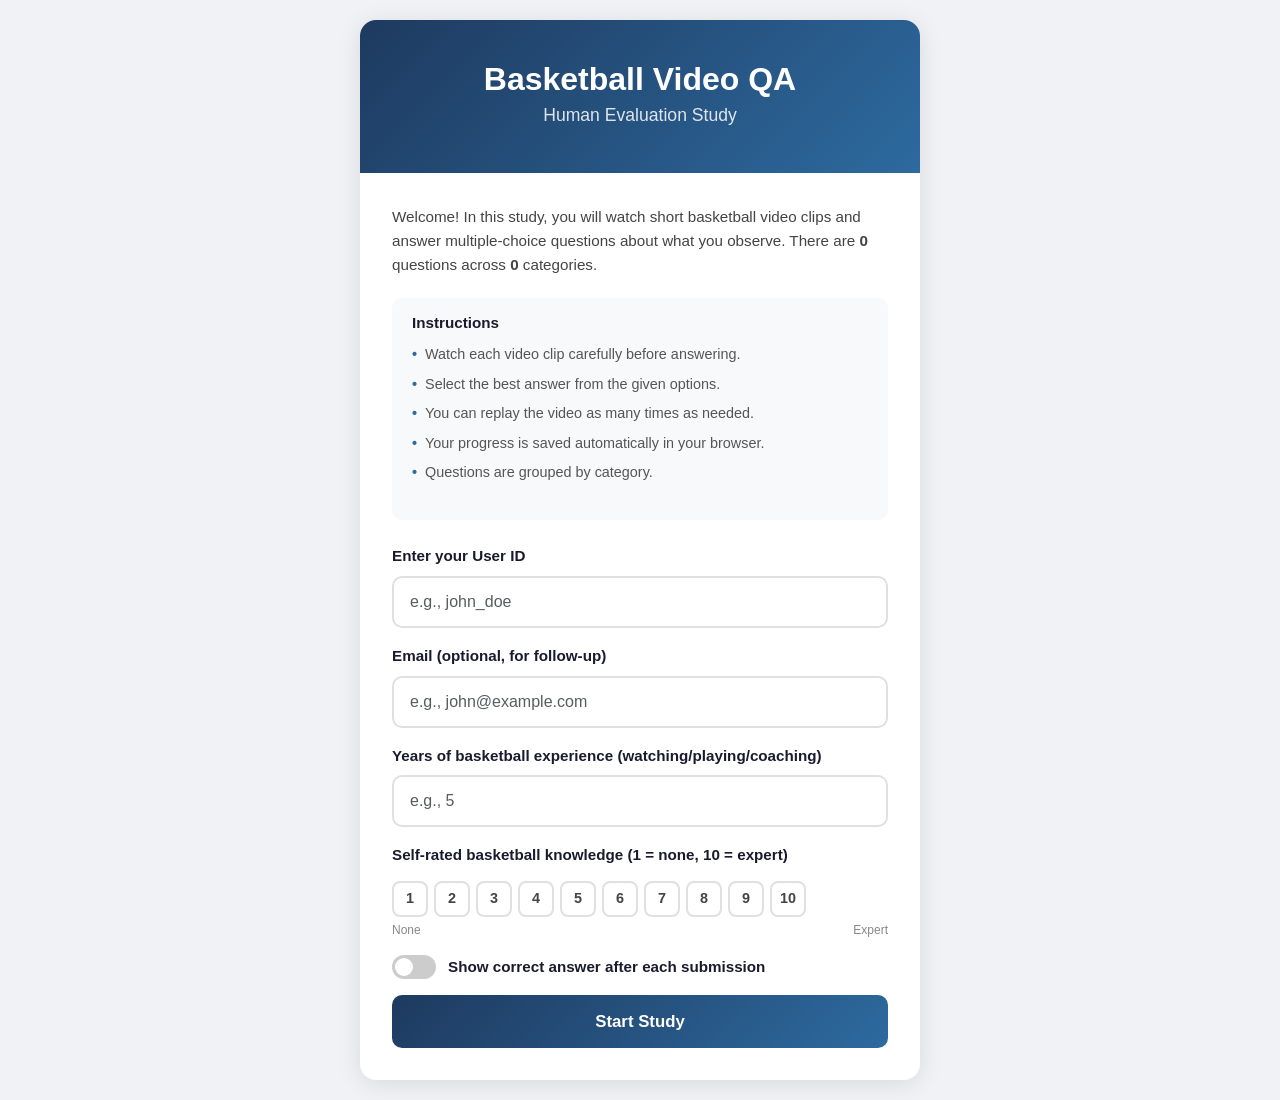
==== quiz.html @ 29af44cd "update" ====
<!DOCTYPE html>
<html lang="en">
<head>
    <meta charset="UTF-8">
    <meta name="viewport" content="width=device-width, initial-scale=1.0">
    <title>Basketball QA - Quiz</title>
    <link href="https://cdn.jsdelivr.net/npm/bootstrap@5.3.0/dist/css/bootstrap.min.css" rel="stylesheet">
    <link href="https://cdn.jsdelivr.net/npm/bootstrap-icons@1.10.0/font/bootstrap-icons.css" rel="stylesheet">
    <link rel="stylesheet" href="css/style.css">
</head>
<body>
    <!-- Top Navigation Bar -->
    <nav class="navbar">
        <div class="nav-left">
            <span class="nav-title">Basketball Video QA</span>
            <span class="nav-user">User: <strong id="navUserId"></strong></span>
        </div>
        <div class="nav-right">
            <span class="progress-text" id="progressText">0 / 0</span>
            <div class="progress-bar-container">
                <div class="progress-bar-fill" id="progressBar" style="width: 0%"></div>
            </div>
        </div>
    </nav>

    <!-- Main Content -->
    <div class="quiz-container">
        <!-- Category Header -->
        <div class="category-header" id="categoryHeader">
            <span class="category-label">Category:</span>
            <span class="category-name" id="categoryName"></span>
            <span class="category-progress" id="categoryProgress"></span>
        </div>

        <!-- Video Section -->
        <div class="video-section">
            <video id="videoPlayer" controls preload="auto" playsinline>
                Your browser does not support the video element.
            </video>
            <div class="video-loading" id="videoLoading">
                <div class="spinner-border text-light" role="status"></div>
                <p>Loading video...</p>
            </div>
            <div class="video-error" id="videoError" style="display: none;">
                <i class="bi bi-exclamation-triangle"></i>
                <p>Video could not be loaded.</p>
            </div>
        </div>

        <!-- Question Section -->
        <div class="question-section">
            <div class="question-number" id="questionNumber">Question 1</div>
            <p class="question-text" id="questionText"></p>

            <div class="options-container" id="optionsContainer">
                <!-- Options rendered by JS -->
            </div>

            <!-- Confidence Level -->
            <div class="confidence-container" id="confidenceContainer">
                <span class="confidence-label">Confidence:</span>
                <button class="confidence-btn active" data-confidence="sure">Sure</button>
                <button class="confidence-btn" data-confidence="fairly_confident">Fairly confident</button>
                <button class="confidence-btn" data-confidence="guess">Guess</button>
            </div>

            <!-- Feedback -->
            <div class="feedback" id="feedback" style="display: none;">
                <div class="feedback-icon" id="feedbackIcon"></div>
                <div class="feedback-text" id="feedbackText"></div>
            </div>
        </div>

        <!-- Navigation -->
        <div class="nav-buttons">
            <button class="btn btn-outline-secondary" id="prevBtn" disabled>
                <i class="bi bi-chevron-left"></i> Previous
            </button>
            <button class="btn btn-primary" id="submitBtn" disabled>
                Submit Answer
            </button>
            <button class="btn btn-primary" id="nextBtn" style="display: none;">
                Next <i class="bi bi-chevron-right"></i>
            </button>
            <button class="btn btn-success" id="finishBtn" style="display: none;">
                Submit Study <i class="bi bi-check-circle"></i>
            </button>
        </div>
    </div>

    <!-- Completion Modal -->
    <div class="modal-overlay" id="completionModal" style="display: none;">
        <div class="modal-card">
            <h2>Study Complete!</h2>
            <div class="completion-stats">
                <div class="stat">
                    <span class="stat-value" id="finalAnswered">0</span>
                    <span class="stat-label">Answered</span>
                </div>
                <div class="stat">
                    <span class="stat-value" id="finalCorrect">0</span>
                    <span class="stat-label">Correct</span>
                </div>
                <div class="stat">
                    <span class="stat-value" id="finalAccuracy">0%</span>
                    <span class="stat-label">Accuracy</span>
                </div>
            </div>
            <div id="submitStatus">
                <div class="spinner-border spinner-border-sm text-primary" role="status"></div>
                <span>Submitting your responses...</span>
            </div>
            <div id="submitSuccess" style="display: none;">
                <p class="text-success">Your responses have been submitted successfully!</p>
            </div>
            <div id="submitError" style="display: none;">
                <p class="text-danger">Submission failed. Please download your results instead.</p>
                <button class="btn btn-outline-primary btn-sm" id="downloadBtn">Download Results JSON</button>
            </div>
            <p class="text-muted mt-3">Thank you for participating!</p>
        </div>
    </div>

    <!-- Submitting overlay -->
    <div class="modal-overlay" id="submittingOverlay" style="display: none;">
        <div class="modal-card text-center">
            <div class="spinner-border text-primary mb-3" role="status"></div>
            <p>Submitting your responses...</p>
        </div>
    </div>

    <script src="data/questions.js"></script>
    <script src="js/video_mapping.js"></script>
    <script src="js/quiz.js"></script>
</body>
</html>
---- css/style.css ----
/* === Base === */
* {
    margin: 0;
    padding: 0;
    box-sizing: border-box;
}

body {
    font-family: -apple-system, BlinkMacSystemFont, 'Segoe UI', Roboto, sans-serif;
    background: #f0f2f5;
    color: #1a1a2e;
    min-height: 100vh;
}

/* === Landing Page === */
.landing-container {
    display: flex;
    justify-content: center;
    align-items: center;
    min-height: 100vh;
    padding: 20px;
}

.landing-card {
    background: #fff;
    border-radius: 16px;
    box-shadow: 0 4px 24px rgba(0, 0, 0, 0.1);
    max-width: 560px;
    width: 100%;
    overflow: hidden;
}

.landing-header {
    background: linear-gradient(135deg, #1e3a5f, #2d6a9f);
    color: #fff;
    padding: 40px 32px 28px;
    text-align: center;
}

.landing-header h1 {
    font-size: 2rem;
    font-weight: 700;
    margin-bottom: 4px;
}

.landing-header .subtitle {
    font-size: 1.1rem;
    opacity: 0.85;
}

.landing-body {
    padding: 32px;
}

.landing-body .description {
    font-size: 0.95rem;
    line-height: 1.6;
    color: #444;
    margin-bottom: 20px;
}

.instructions {
    background: #f8f9fa;
    border-radius: 10px;
    padding: 16px 20px;
    margin-bottom: 24px;
}

.instructions h5 {
    font-size: 0.95rem;
    font-weight: 600;
    margin-bottom: 8px;
}

.instructions ul {
    list-style: none;
    padding: 0;
}

.instructions li {
    padding: 4px 0;
    font-size: 0.9rem;
    color: #555;
}

.instructions li::before {
    content: "\2022";
    color: #2d6a9f;
    font-weight: bold;
    margin-right: 8px;
}

/* === Rating Scale === */
.rating-scale {
    display: flex;
    gap: 6px;
    margin-top: 6px;
}

.rating-btn {
    width: 36px;
    height: 36px;
    border: 2px solid #e0e0e0;
    border-radius: 8px;
    background: #fff;
    cursor: pointer;
    font-size: 0.9rem;
    font-weight: 600;
    color: #444;
    transition: all 0.2s;
    display: flex;
    align-items: center;
    justify-content: center;
}

.rating-btn:hover {
    border-color: #2d6a9f;
    background: #f0f6ff;
}

.rating-btn.active {
    border-color: #2d6a9f;
    background: #2d6a9f;
    color: #fff;
}

.rating-labels {
    display: flex;
    justify-content: space-between;
    margin-top: 4px;
    font-size: 0.75rem;
    color: #888;
}

/* === Confidence Rating === */
.confidence-container {
    display: flex;
    align-items: center;
    gap: 6px;
    margin-top: 20px;
    padding: 12px 16px;
    background: #f8f9fa;
    border-radius: 10px;
}

.confidence-label {
    font-size: 0.85rem;
    font-weight: 600;
    color: #555;
    margin-right: 8px;
    white-space: nowrap;
}

.confidence-btn {
    padding: 6px 14px;
    border: 2px solid #e0e0e0;
    border-radius: 8px;
    background: #fff;
    cursor: pointer;
    font-size: 0.85rem;
    font-weight: 500;
    transition: all 0.2s;
}

.confidence-btn:hover {
    border-color: #2d6a9f;
    background: #f0f6ff;
}

.confidence-btn.active {
    border-color: #2d6a9f;
    background: #e8f0fe;
    color: #1e3a5f;
    font-weight: 600;
}

.confidence-btn.disabled {
    pointer-events: none;
    opacity: 0.7;
}

/* === Toggle Switch === */
.toggle-option {
    display: flex;
    align-items: center;
    gap: 12px;
}

.toggle-switch {
    position: relative;
    display: inline-block;
    width: 44px;
    height: 24px;
    flex-shrink: 0;
}

.toggle-switch input {
    opacity: 0;
    width: 0;
    height: 0;
}

.toggle-slider {
    position: absolute;
    cursor: pointer;
    inset: 0;
    background: #ccc;
    border-radius: 24px;
    transition: 0.2s;
}

.toggle-slider::before {
    content: "";
    position: absolute;
    height: 18px;
    width: 18px;
    left: 3px;
    bottom: 3px;
    background: #fff;
    border-radius: 50%;
    transition: 0.2s;
}

.toggle-switch input:checked + .toggle-slider {
    background: #2d6a9f;
}

.toggle-switch input:checked + .toggle-slider::before {
    transform: translateX(20px);
}

.toggle-text .form-label {
    margin-bottom: 0;
}

.start-form .form-label {
    font-weight: 600;
    font-size: 0.95rem;
}

.start-form .form-control {
    border-radius: 10px;
    padding: 12px 16px;
    font-size: 1rem;
    border: 2px solid #e0e0e0;
    transition: border-color 0.2s;
}

.start-form .form-control:focus {
    border-color: #2d6a9f;
    box-shadow: 0 0 0 3px rgba(45, 106, 159, 0.15);
}

.start-form .btn-primary {
    background: linear-gradient(135deg, #1e3a5f, #2d6a9f);
    border: none;
    border-radius: 10px;
    padding: 14px;
    font-size: 1.05rem;
    font-weight: 600;
    transition: transform 0.15s, box-shadow 0.15s;
}

.start-form .btn-primary:hover {
    transform: translateY(-1px);
    box-shadow: 0 4px 12px rgba(30, 58, 95, 0.3);
}

/* === Resume Banner === */
.resume-banner {
    background: #e8f0fe;
    border: 1px solid #c4d8f0;
    border-radius: 10px;
    padding: 14px 18px;
    margin-bottom: 20px;
    text-align: center;
}

.resume-banner p {
    margin-bottom: 10px;
    font-weight: 500;
    color: #1e3a5f;
}

.resume-actions {
    display: flex;
    justify-content: center;
    gap: 10px;
}

/* === Navbar === */
.navbar {
    display: flex;
    justify-content: space-between;
    align-items: center;
    background: #fff;
    padding: 12px 24px;
    box-shadow: 0 2px 8px rgba(0, 0, 0, 0.06);
    position: sticky;
    top: 0;
    z-index: 100;
}

.nav-left {
    display: flex;
    align-items: center;
    gap: 20px;
}

.nav-title {
    font-size: 1.1rem;
    font-weight: 700;
    color: #1e3a5f;
}

.nav-user {
    font-size: 0.85rem;
    color: #666;
}

.nav-right {
    display: flex;
    align-items: center;
    gap: 12px;
}

.progress-text {
    font-size: 0.85rem;
    font-weight: 600;
    color: #444;
    white-space: nowrap;
}

.progress-bar-container {
    width: 200px;
    height: 8px;
    background: #e9ecef;
    border-radius: 4px;
    overflow: hidden;
}

.progress-bar-fill {
    height: 100%;
    background: linear-gradient(90deg, #2d6a9f, #4CAF50);
    border-radius: 4px;
    transition: width 0.3s ease;
}

/* === Quiz Container === */
.quiz-container {
    max-width: 900px;
    margin: 24px auto;
    padding: 0 20px;
}

/* === Category Header === */
.category-header {
    background: linear-gradient(135deg, #1e3a5f, #2d6a9f);
    color: #fff;
    padding: 14px 24px;
    border-radius: 12px;
    margin-bottom: 20px;
    display: flex;
    align-items: center;
    gap: 8px;
    flex-wrap: wrap;
}

.category-label {
    font-size: 0.85rem;
    opacity: 0.8;
}

.category-name {
    font-weight: 700;
    font-size: 1.05rem;
}

.category-progress {
    margin-left: auto;
    font-size: 0.85rem;
    opacity: 0.85;
}

/* === Video Section === */
.video-section {
    background: #000;
    border-radius: 12px;
    overflow: hidden;
    margin-bottom: 20px;
    position: relative;
    min-height: 200px;
}

.video-section video {
    width: 100%;
    max-height: 500px;
    display: none;
}

.video-loading {
    display: flex;
    flex-direction: column;
    align-items: center;
    justify-content: center;
    padding: 60px 20px;
    color: #ccc;
    gap: 12px;
}

.video-error {
    padding: 60px 20px;
    text-align: center;
    color: #999;
}

.video-error i {
    font-size: 2.5rem;
    margin-bottom: 12px;
    display: block;
}

/* === Question Section === */
.question-section {
    background: #fff;
    border-radius: 12px;
    padding: 28px;
    box-shadow: 0 2px 12px rgba(0, 0, 0, 0.06);
    margin-bottom: 20px;
}

.question-number {
    font-size: 0.8rem;
    font-weight: 600;
    color: #888;
    text-transform: uppercase;
    letter-spacing: 0.5px;
    margin-bottom: 10px;
}

.question-text {
    font-size: 1.1rem;
    font-weight: 500;
    line-height: 1.5;
    color: #1a1a2e;
    margin-bottom: 24px;
}

/* === Options === */
.options-container {
    display: flex;
    flex-direction: column;
    gap: 10px;
}

.option-btn {
    display: flex;
    align-items: center;
    padding: 14px 18px;
    border: 2px solid #e0e0e0;
    border-radius: 10px;
    background: #fff;
    cursor: pointer;
    transition: all 0.2s;
    text-align: left;
    font-size: 1rem;
    width: 100%;
}

.option-btn:hover {
    border-color: #2d6a9f;
    background: #f0f6ff;
}

.option-btn.selected {
    border-color: #2d6a9f;
    background: #e8f0fe;
}

.option-btn.correct {
    border-color: #4CAF50;
    background: #e8f5e9;
}

.option-btn.incorrect {
    border-color: #f44336;
    background: #ffebee;
}

.option-btn.disabled {
    pointer-events: none;
    opacity: 0.85;
}

.option-letter {
    display: inline-flex;
    align-items: center;
    justify-content: center;
    width: 32px;
    height: 32px;
    border-radius: 50%;
    background: #f0f2f5;
    font-weight: 700;
    font-size: 0.9rem;
    color: #444;
    margin-right: 14px;
    flex-shrink: 0;
    transition: all 0.2s;
}

.option-btn.selected .option-letter {
    background: #2d6a9f;
    color: #fff;
}

.option-btn.correct .option-letter {
    background: #4CAF50;
    color: #fff;
}

.option-btn.incorrect .option-letter {
    background: #f44336;
    color: #fff;
}

.option-text {
    flex: 1;
}

/* === Feedback === */
.feedback {
    margin-top: 20px;
    padding: 14px 18px;
    border-radius: 10px;
    display: flex;
    align-items: center;
    gap: 12px;
    font-weight: 500;
}

.feedback.correct {
    background: #e8f5e9;
    color: #2e7d32;
    border: 1px solid #c8e6c9;
}

.feedback.incorrect {
    background: #ffebee;
    color: #c62828;
    border: 1px solid #ffcdd2;
}

.feedback-icon {
    font-size: 1.3rem;
}

/* === Navigation Buttons === */
.nav-buttons {
    display: flex;
    justify-content: space-between;
    align-items: center;
    gap: 12px;
    padding-bottom: 40px;
}

.nav-buttons .btn {
    border-radius: 10px;
    padding: 12px 24px;
    font-weight: 600;
    font-size: 0.95rem;
    transition: all 0.2s;
}

.nav-buttons .btn-primary {
    background: #2d6a9f;
    border-color: #2d6a9f;
}

.nav-buttons .btn-primary:hover {
    background: #1e3a5f;
    border-color: #1e3a5f;
}

.nav-buttons .btn-success {
    background: #4CAF50;
    border-color: #4CAF50;
}

.nav-buttons .btn-outline-secondary {
    border-width: 2px;
}

/* === Completion Modal === */
.modal-overlay {
    position: fixed;
    inset: 0;
    background: rgba(0, 0, 0, 0.6);
    display: flex;
    justify-content: center;
    align-items: center;
    z-index: 1000;
}

.modal-card {
    background: #fff;
    border-radius: 16px;
    padding: 40px;
    max-width: 480px;
    width: 90%;
    text-align: center;
    box-shadow: 0 8px 32px rgba(0, 0, 0, 0.2);
}

.modal-card h2 {
    font-size: 1.8rem;
    margin-bottom: 24px;
    color: #1e3a5f;
}

.completion-stats {
    display: flex;
    justify-content: center;
    gap: 32px;
    margin-bottom: 24px;
}

.stat {
    display: flex;
    flex-direction: column;
    align-items: center;
}

.stat-value {
    font-size: 2rem;
    font-weight: 700;
    color: #2d6a9f;
}

.stat-label {
    font-size: 0.85rem;
    color: #888;
    margin-top: 4px;
}

/* === Responsive === */
@media (max-width: 768px) {
    .navbar {
        flex-direction: column;
        gap: 10px;
        padding: 12px 16px;
    }

    .progress-bar-container {
        width: 140px;
    }

    .quiz-container {
        padding: 0 12px;
    }

    .category-header {
        flex-direction: column;
        text-align: center;
        gap: 4px;
    }

    .category-progress {
        margin-left: 0;
    }

    .video-section video {
        max-height: 300px;
    }

    .completion-stats {
        gap: 20px;
    }
}
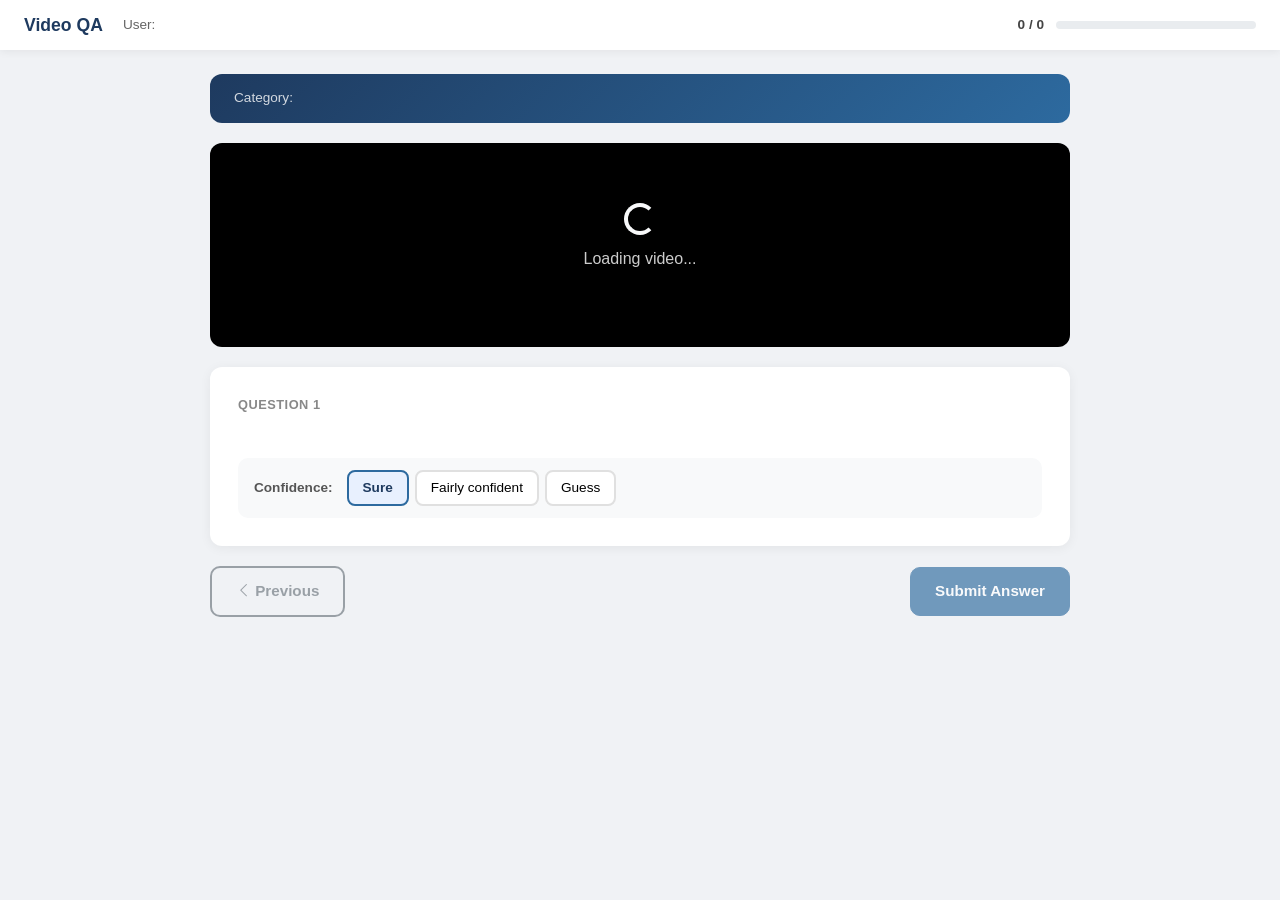
==== commit c5822476: "Mute video audio" ====
--- a/quiz.html
+++ b/quiz.html
@@ -3,7 +3,7 @@
 <head>
     <meta charset="UTF-8">
     <meta name="viewport" content="width=device-width, initial-scale=1.0">
-    <title>Basketball QA - Quiz</title>
+    <title>Sports QA - Quiz</title>
     <link href="https://cdn.jsdelivr.net/npm/bootstrap@5.3.0/dist/css/bootstrap.min.css" rel="stylesheet">
     <link href="https://cdn.jsdelivr.net/npm/bootstrap-icons@1.10.0/font/bootstrap-icons.css" rel="stylesheet">
     <link rel="stylesheet" href="css/style.css">
@@ -12,7 +12,7 @@
     <!-- Top Navigation Bar -->
     <nav class="navbar">
         <div class="nav-left">
-            <span class="nav-title">Basketball Video QA</span>
+            <span class="nav-title" id="navTitle">Video QA</span>
             <span class="nav-user">User: <strong id="navUserId"></strong></span>
         </div>
         <div class="nav-right">
@@ -34,7 +34,7 @@
 
         <!-- Video Section -->
         <div class="video-section">
-            <video id="videoPlayer" controls preload="auto" playsinline>
+            <video id="videoPlayer" controls muted preload="auto" playsinline>
                 Your browser does not support the video element.
             </video>
             <div class="video-loading" id="videoLoading">
@@ -129,8 +129,32 @@
         </div>
     </div>
 
-    <script src="data/questions.js"></script>
-    <script src="js/video_mapping.js"></script>
-    <script src="js/quiz.js"></script>
+    <script>
+        // Determine sport and load correct data files, then init quiz
+        (function() {
+            var params = new URLSearchParams(window.location.search);
+            var sport = params.get('sport') || 'basketball';
+            window.CURRENT_SPORT = sport;
+
+            var qFiles = { hockey: 'data/hockey_questions.js', soccer: 'data/soccer_questions.js' };
+            var vmFiles = { hockey: 'js/hockey_video_mapping.js', soccer: 'js/soccer_video_mapping.js' };
+            var qFile = qFiles[sport] || 'data/questions.js';
+            var vmFile = vmFiles[sport] || 'js/video_mapping.js';
+
+            var s1 = document.createElement('script');
+            s1.src = qFile;
+            s1.onload = function() {
+                var s2 = document.createElement('script');
+                s2.src = vmFile;
+                s2.onload = function() {
+                    var s3 = document.createElement('script');
+                    s3.src = 'js/quiz.js';
+                    document.body.appendChild(s3);
+                };
+                document.body.appendChild(s2);
+            };
+            document.body.appendChild(s1);
+        })();
+    </script>
 </body>
 </html>
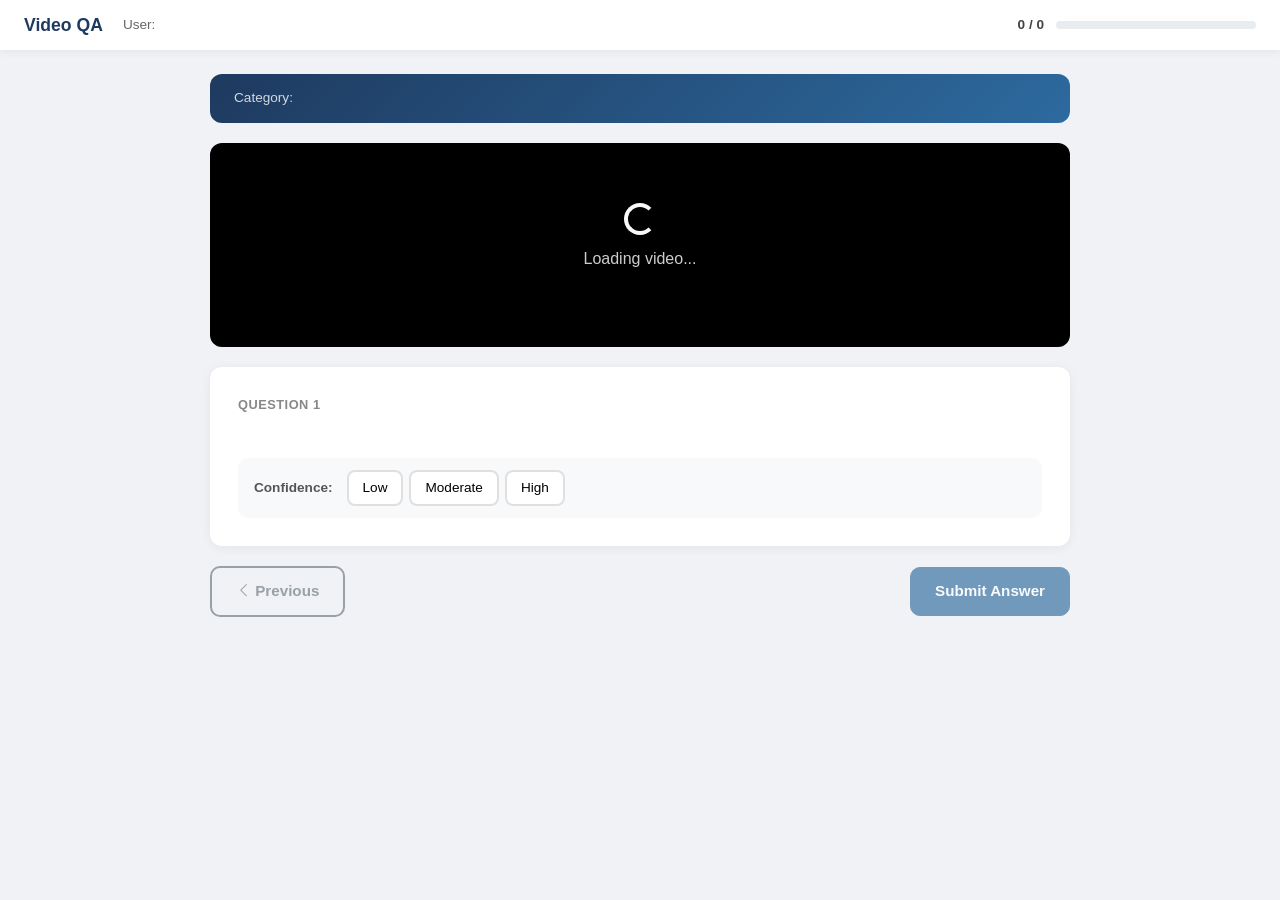
==== commit 178b8efa: "T5 confidence UI: Low/Moderate/High, no default" ====
--- a/quiz.html
+++ b/quiz.html
@@ -59,9 +59,9 @@
             <!-- Confidence Level -->
             <div class="confidence-container" id="confidenceContainer">
                 <span class="confidence-label">Confidence:</span>
-                <button class="confidence-btn active" data-confidence="sure">Sure</button>
-                <button class="confidence-btn" data-confidence="fairly_confident">Fairly confident</button>
-                <button class="confidence-btn" data-confidence="guess">Guess</button>
+                <button class="confidence-btn" data-confidence="low">Low</button>
+                <button class="confidence-btn" data-confidence="moderate">Moderate</button>
+                <button class="confidence-btn" data-confidence="high">High</button>
             </div>
 
             <!-- Feedback -->
